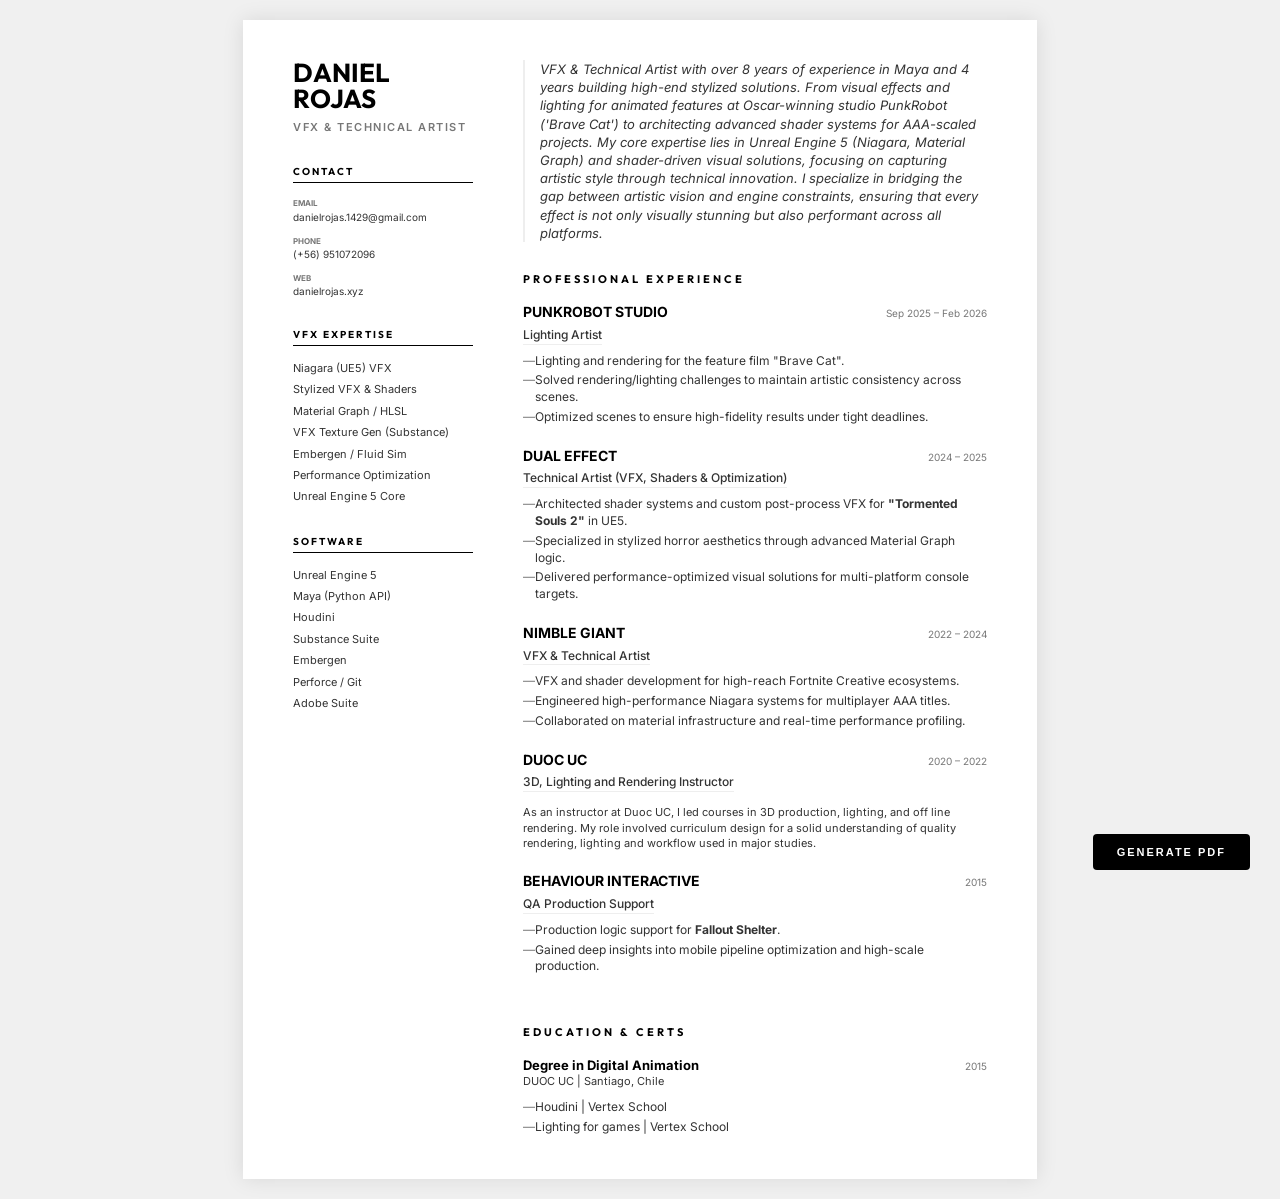
==== CV_DanielRojas_2025.html @ 262102d7 "Update hero subtitle to VFX | Lighting | TechArt" ====
<!DOCTYPE html>
<html lang="en">

<head>
    <meta charset="UTF-8">
    <meta name="viewport" content="width=device-width, initial-scale=1.0">
    <title>Daniel Rojas | VFX & Technical Artist</title>
    <link rel="preconnect" href="https://fonts.googleapis.com">
    <link rel="preconnect" href="https://fonts.gstatic.com" crossorigin>
    <link
        href="https://fonts.googleapis.com/css2?family=Inter:wght@300;400;600;700&family=Outfit:wght@500;700&display=swap"
        rel="stylesheet">
    <link rel="stylesheet" href="https://cdnjs.cloudflare.com/ajax/libs/font-awesome/6.4.0/css/all.min.css">
    <style>
        :root {
            --primary: #000000;
            --secondary: #333333;
            --muted: #777777;
            --border: #eeeeee;
            --bg: #ffffff;
        }

        * {
            margin: 0;
            padding: 0;
            box-sizing: border-box;
            -webkit-print-color-adjust: exact;
            print-color-adjust: exact;
        }

        body {
            font-family: 'Inter', sans-serif;
            color: var(--primary);
            line-height: 1.4;
            background-color: #f0f0f0;
        }

        .cv-page {
            width: 210mm;
            min-height: 297mm;
            margin: 20px auto;
            background: var(--bg);
            padding: 40px 50px;
            display: grid;
            grid-template-columns: 180px 1fr;
            gap: 50px;
            box-shadow: 0 0 20px rgba(0, 0, 0, 0.1);
        }

        @media print {
            body {
                background: none;
            }

            .cv-page {
                margin: 0 !important;
                width: 210mm !important;
                height: 297mm !important;
                padding: 15mm 20mm !important;
                gap: 40px !important;
                grid-template-columns: 160px 1fr !important;
                box-shadow: none !important;
                overflow: hidden;
            }

            .sidebar {
                gap: 20px !important;
            }

            .main-content {
                gap: 25px !important;
            }

            .summary {
                font-size: 11.5px !important;
                line-height: 1.5 !important;
                margin-bottom: 5px !important;
            }

            .section-title {
                margin-bottom: 12px !important;
                letter-spacing: 2.5px !important;
                font-size: 11.5px !important;
            }

            .experience-item {
                margin-bottom: 18px !important;
            }

            .exp-company {
                font-size: 14px !important;
            }

            .exp-role {
                font-size: 11.5px !important;
                margin-bottom: 4px !important;
            }

            .exp-desc li {
                font-size: 10.5px !important;
                margin-bottom: 3.5px !important;
                line-height: 1.4 !important;
            }

            .profile-header h1 {
                font-size: 24px !important;
                margin-bottom: 8px !important;
            }

            .profile-header p {
                font-size: 11.5px !important;
            }

            .sidebar-section h2 {
                margin-bottom: 12px !important;
                font-size: 11px !important;
            }

            .item-list li {
                font-size: 11px !important;
                margin-bottom: 3px !important;
                line-height: 1.3 !important;
            }

            .contact-info {
                gap: 15px !important;
            }

            .contact-item span:first-child {
                font-size: 9px !important;
                margin-bottom: 2px !important;
            }

            .contact-item a,
            .contact-item span:last-child {
                font-size: 10.5px !important;
            }

            .no-print {
                display: none !important;
            }
        }

        /* Sidebar */
        .sidebar {
            display: flex;
            flex-direction: column;
            gap: 30px;
        }

        .profile-header h1 {
            font-family: 'Outfit', sans-serif;
            font-size: 26px;
            font-weight: 700;
            line-height: 1;
            margin-bottom: 8px;
            text-transform: uppercase;
        }

        .profile-header p {
            font-size: 11px;
            font-weight: 600;
            color: var(--muted);
            text-transform: uppercase;
            letter-spacing: 1.5px;
        }

        .sidebar-section h2 {
            font-family: 'Outfit', sans-serif;
            font-size: 10px;
            text-transform: uppercase;
            letter-spacing: 2px;
            margin-bottom: 15px;
            border-bottom: 1px solid var(--primary);
            padding-bottom: 3px;
        }

        .contact-info {
            display: flex;
            flex-direction: column;
            gap: 12px;
            font-size: 10px;
        }

        .contact-item {
            display: flex;
            flex-direction: column;
        }

        .contact-item span:first-child {
            font-weight: 700;
            font-size: 8px;
            text-transform: uppercase;
            color: var(--muted);
        }

        .contact-item a,
        .contact-item span:last-child {
            color: var(--secondary);
            text-decoration: none;
        }

        .item-list {
            list-style: none;
            display: flex;
            flex-direction: column;
            gap: 6px;
            font-size: 11px;
            color: var(--secondary);
        }

        /* Main Content */
        .main-content {
            display: flex;
            flex-direction: column;
            gap: 30px;
        }

        .summary {
            font-size: 13px;
            color: var(--secondary);
            font-style: italic;
            border-left: 2px solid var(--border);
            padding-left: 15px;
        }

        .section-title {
            font-family: 'Outfit', sans-serif;
            font-size: 11px;
            font-weight: 700;
            text-transform: uppercase;
            letter-spacing: 3px;
            margin-bottom: 15px;
        }

        .experience-item {
            margin-bottom: 20px;
        }

        .exp-header {
            display: flex;
            justify-content: space-between;
            align-items: baseline;
        }

        .exp-company {
            font-weight: 700;
            font-size: 14px;
            text-transform: uppercase;
        }

        .exp-date {
            font-size: 10px;
            color: var(--muted);
        }

        .exp-role {
            font-weight: 500;
            font-size: 12px;
            color: var(--secondary);
            margin-bottom: 8px;
            border-bottom: 1px solid var(--border);
            display: inline-block;
        }

        .exp-desc {
            list-style: none;
            font-size: 12px;
            color: var(--secondary);
        }

        .exp-desc li {
            position: relative;
            padding-left: 12px;
            margin-bottom: 3px;
        }

        .exp-desc li::before {
            content: "—";
            position: absolute;
            left: 0;
            color: var(--muted);
        }

        .education-item {
            margin-bottom: 10px;
        }

        .edu-degree {
            font-weight: 700;
            font-size: 13px;
        }

        .edu-school {
            font-size: 11px;
            color: var(--secondary);
        }

        .no-print-btn {
            position: fixed;
            bottom: 30px;
            right: 30px;
            background: #000;
            color: #fff;
            padding: 12px 24px;
            border-radius: 4px;
            border: none;
            font-size: 11px;
            font-weight: 700;
            text-transform: uppercase;
            letter-spacing: 2px;
            cursor: pointer;
            z-index: 100;
        }
    </style>
</head>

<body>
    <button class="no-print-btn no-print" onclick="window.print()">Generate PDF</button>
    <div class="cv-page">
        <aside class="sidebar">
            <div class="profile-header">
                <h1>DANIEL<br>ROJAS</h1>
                <p>VFX & Technical Artist</p>
            </div>
            <div class="sidebar-section">
                <h2>Contact</h2>
                <div class="contact-info">
                    <div class="contact-item"><span>Email</span><a
                            href="mailto:danielrojas.1429@gmail.com">danielrojas.1429@gmail.com</a></div>
                    <div class="contact-item"><span>Phone</span><span>(+56) 951072096</span></div>
                    <div class="contact-item"><span>Web</span><a href="https://danielrojas.xyz">danielrojas.xyz</a>
                    </div>
                </div>
            </div>
            <div class="sidebar-section">
                <h2>VFX Expertise</h2>
                <ul class="item-list">
                    <li>Niagara (UE5) VFX</li>
                    <li>Stylized VFX & Shaders</li>
                    <li>Material Graph / HLSL</li>
                    <li>VFX Texture Gen (Substance)</li>
                    <li>Embergen / Fluid Sim</li>
                    <li>Performance Optimization</li>
                    <li>Unreal Engine 5 Core</li>
                </ul>
            </div>
            <div class="sidebar-section">
                <h2>Software</h2>
                <ul class="item-list">
                    <li>Unreal Engine 5</li>
                    <li>Maya (Python API)</li>
                    <li>Houdini</li>
                    <li>Substance Suite</li>
                    <li>Embergen</li>
                    <li>Perforce / Git</li>
                    <li>Adobe Suite</li>
                </ul>
            </div>
        </aside>

        <main class="main-content">
            <section class="summary">
                VFX & Technical Artist with over 8 years of experience in Maya and 4 years building high-end stylized solutions. From visual effects and lighting for animated features at Oscar-winning studio PunkRobot ('Brave Cat') to architecting advanced shader systems for AAA-scaled projects. My core expertise lies in Unreal Engine 5 (Niagara, Material Graph) and shader-driven visual solutions, focusing on capturing artistic style through technical innovation. I specialize in bridging the gap between artistic vision and engine constraints, ensuring that every effect is not only visually stunning but also performant across all platforms.
            </section>

            <section>
                <div class="section-title">Professional Experience</div>
                <div class="experience-item">
                    <div class="exp-header"><span class="exp-company">PunkRobot Studio</span><span class="exp-date">Sep 2025
                            – Feb 2026</span></div>
                    <div class="exp-role">Lighting Artist</div>
                    <ul class="exp-desc">
                        <li>Lighting and rendering for the feature film "Brave Cat".</li>
                        <li>Solved rendering/lighting challenges to maintain artistic consistency across scenes.</li>
                        <li>Optimized scenes to ensure high-fidelity results under tight deadlines.</li>
                    </ul>
                </div>
                <div class="experience-item">
                    <div class="exp-header"><span class="exp-company">Dual Effect</span><span class="exp-date">2024 –
                            2025</span></div>
                    <div class="exp-role">Technical Artist (VFX, Shaders & Optimization)</div>
                    <ul class="exp-desc">
                        <li>Architected shader systems and custom post-process VFX for <strong>"Tormented Souls 2"</strong> in UE5.
                        </li>
                        <li>Specialized in stylized horror aesthetics through advanced Material Graph logic.
                        </li>
                        <li>Delivered performance-optimized visual solutions for multi-platform console targets.</li>
                    </ul>
                </div>
                <div class="experience-item">
                    <div class="exp-header"><span class="exp-company">Nimble Giant</span><span class="exp-date">2022 –
                            2024</span></div>
                    <div class="exp-role">VFX & Technical Artist</div>
                    <ul class="exp-desc">
                        <li>VFX and shader development for high-reach Fortnite Creative ecosystems.</li>
                        <li>Engineered high-performance Niagara systems for multiplayer AAA titles.</li>
                        <li>Collaborated on material infrastructure and real-time performance profiling.</li>
                    </ul>
                </div>
                <div class="experience-item">
                    <div class="exp-header"><span class="exp-company">Duoc UC</span><span class="exp-date">2020 –
                            2022</span></div>
                    <div class="exp-role">3D, Lighting and Rendering Instructor</div>
                    <p class="summary" style="padding-left: 0; border: none; font-size: 11px; margin-top: 5px; font-style: normal;">
                        As an instructor at Duoc UC, I led courses in 3D production, lighting, and off line rendering. My role involved curriculum design for a solid understanding of quality rendering, lighting and workflow used in major studies.
                    </p>
                </div>
                <div class="experience-item">
                    <div class="exp-header"><span class="exp-company">Behaviour Interactive</span><span
                            class="exp-date">2015</span></div>
                    <div class="exp-role">QA Production Support</div>
                    <ul class="exp-desc">
                        <li>Production logic support for <strong>Fallout Shelter</strong>.</li>
                        <li>Gained deep insights into mobile pipeline optimization and high-scale production.</li>
                    </ul>
                </div>
            </section>

            <section>
                <div class="section-title">Education & Certs</div>
                <div class="education-item">
                    <div class="exp-header"><span class="edu-degree">Degree in Digital Animation</span><span
                            class="exp-date">2015</span></div>
                    <p class="edu-school">DUOC UC | Santiago, Chile</p>
                </div>
                <ul class="exp-desc">
                    <li>Houdini | Vertex School</li>
                    <li>Lighting for games | Vertex School</li>
                </ul>
            </section>
        </main>
    </div>
</body>

</html>
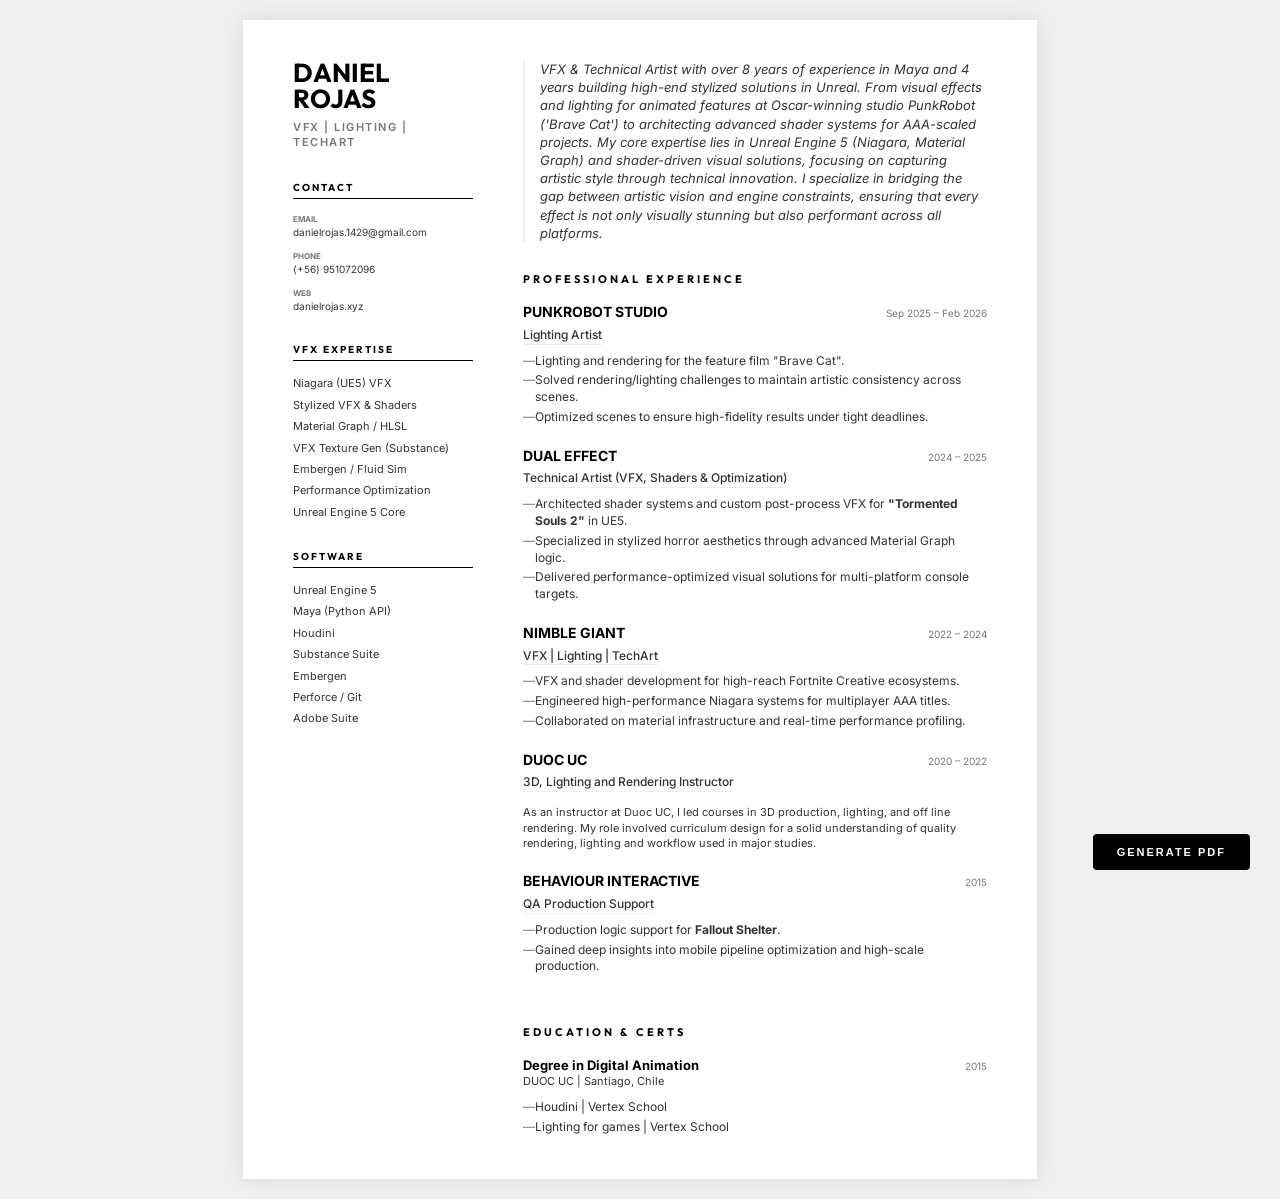
==== commit 12623104: "Redesign portfolio: calmer theme, public reel, new FX projects, corrected experience - New theme.css" ====
--- a/CV_DanielRojas_2025.html
+++ b/CV_DanielRojas_2025.html
@@ -4,7 +4,7 @@
 <head>
     <meta charset="UTF-8">
     <meta name="viewport" content="width=device-width, initial-scale=1.0">
-    <title>Daniel Rojas | VFX & Technical Artist</title>
+    <title>Daniel Rojas | VFX | Lighting | TechArt</title>
     <link rel="preconnect" href="https://fonts.googleapis.com">
     <link rel="preconnect" href="https://fonts.gstatic.com" crossorigin>
     <link
@@ -321,7 +321,7 @@
         <aside class="sidebar">
             <div class="profile-header">
                 <h1>DANIEL<br>ROJAS</h1>
-                <p>VFX & Technical Artist</p>
+                <p>VFX | Lighting | TechArt</p>
             </div>
             <div class="sidebar-section">
                 <h2>Contact</h2>
@@ -361,7 +361,7 @@
 
         <main class="main-content">
             <section class="summary">
-                VFX & Technical Artist with over 8 years of experience in Maya and 4 years building high-end stylized solutions. From visual effects and lighting for animated features at Oscar-winning studio PunkRobot ('Brave Cat') to architecting advanced shader systems for AAA-scaled projects. My core expertise lies in Unreal Engine 5 (Niagara, Material Graph) and shader-driven visual solutions, focusing on capturing artistic style through technical innovation. I specialize in bridging the gap between artistic vision and engine constraints, ensuring that every effect is not only visually stunning but also performant across all platforms.
+                VFX & Technical Artist with over 8 years of experience in Maya and 4 years building high-end stylized solutions in Unreal. From visual effects and lighting for animated features at Oscar-winning studio PunkRobot ('Brave Cat') to architecting advanced shader systems for AAA-scaled projects. My core expertise lies in Unreal Engine 5 (Niagara, Material Graph) and shader-driven visual solutions, focusing on capturing artistic style through technical innovation. I specialize in bridging the gap between artistic vision and engine constraints, ensuring that every effect is not only visually stunning but also performant across all platforms.
             </section>
 
             <section>
@@ -391,7 +391,7 @@
                 <div class="experience-item">
                     <div class="exp-header"><span class="exp-company">Nimble Giant</span><span class="exp-date">2022 –
                             2024</span></div>
-                    <div class="exp-role">VFX & Technical Artist</div>
+                    <div class="exp-role">VFX | Lighting | TechArt</div>
                     <ul class="exp-desc">
                         <li>VFX and shader development for high-reach Fortnite Creative ecosystems.</li>
                         <li>Engineered high-performance Niagara systems for multiplayer AAA titles.</li>
